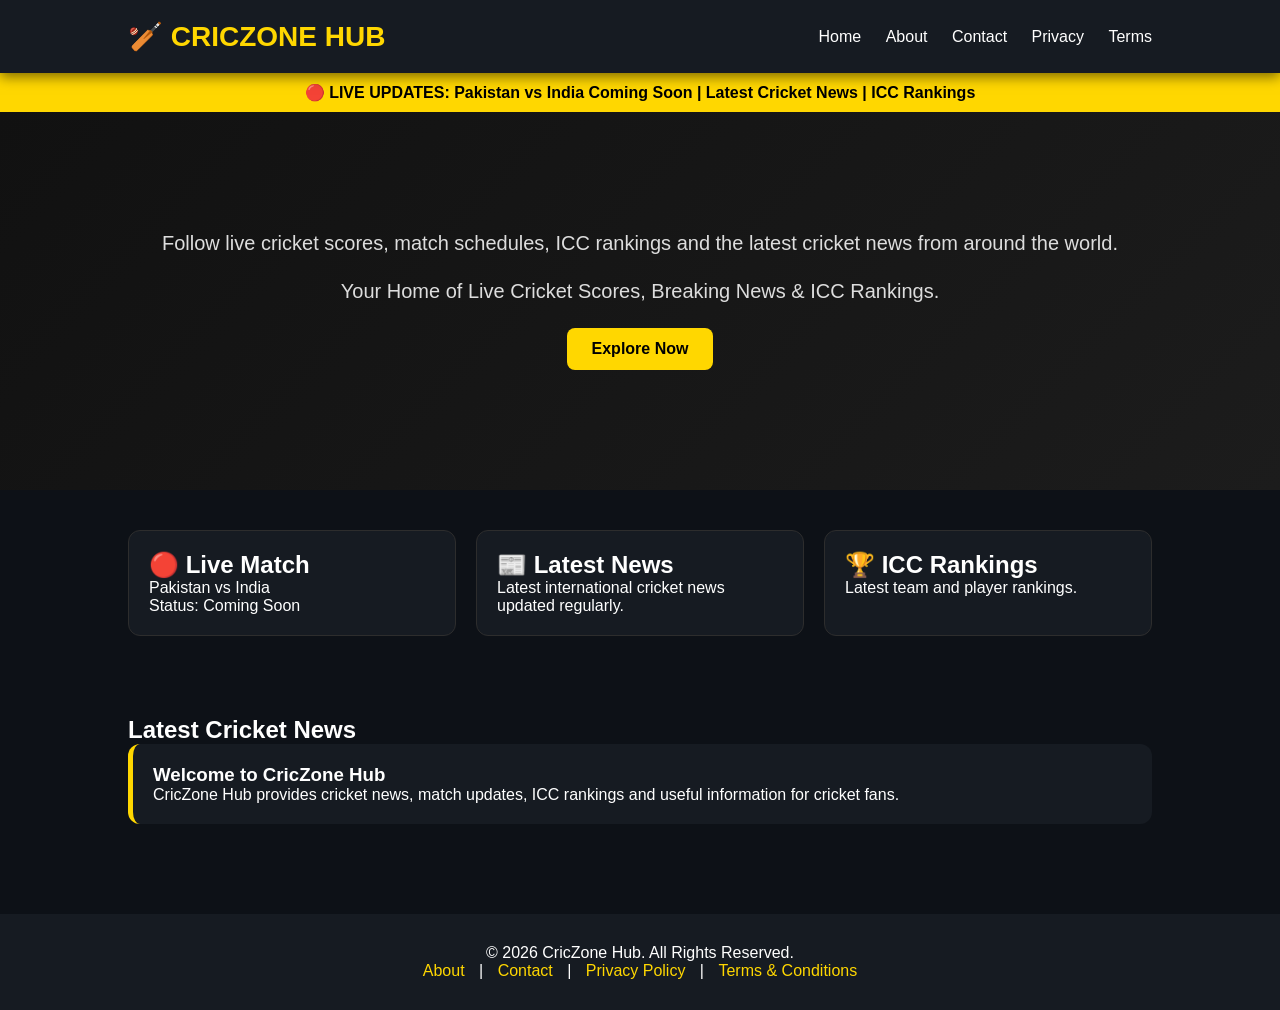
==== index.html @ 906df75c "Update index.html" ====
<!DOCTYPE html>
<html lang="en">
<head>
<meta charset="UTF-8">
<meta name="viewport" content="width=device-width, initial-scale=1.0">
<title>CricZone Hub | Live Cricket Scores, News & Rankings</title>

<meta name="description" content="CricZone Hub - Live Cricket Scores, Latest Cricket News, ICC Rankings and Match Updates">

<link rel="stylesheet" href="style.css">

<script async src="https://pagead2.googlesyndication.com/pagead/js/adsbygoogle.js?client=ca-pub-2985708184303816"
crossorigin="anonymous"></script>
</head>

<body>

<header>
<div class="logo">🏏 CRICZONE HUB</div>

<nav>
<a href="index.html">Home</a>
<a href="about.html">About</a>
<a href="contact.html">Contact</a>
<a href="privacy.html">Privacy</a>
<a href="terms.html">Terms</a>
</nav>
</header>

<div style="background:#FFD700;color:#000;padding:10px;text-align:center;font-weight:bold;">
🔴 LIVE UPDATES: Pakistan vs India Coming Soon | Latest Cricket News | ICC Rankings
</div>

<section class="hero">
<p>Follow live cricket scores, match schedules, ICC rankings and the latest cricket news from around the world.</p>
<p>Your Home of Live Cricket Scores, Breaking News & ICC Rankings.</p>
<a class="btn" href="#">Explore Now</a>
</section>

<section class="cards">

<div class="card">
<h2>🔴 Live Match</h2>
<p>Pakistan vs India</p>
<p>Status: Coming Soon</p>
</div>

<div class="card">
<h2>📰 Latest News</h2>
<p>Latest international cricket news updated regularly.</p>
</div>

<div class="card">
<h2>🏆 ICC Rankings</h2>
<p>Latest team and player rankings.</p>
</div>

</section>

<section class="news">
<h2>Latest Cricket News</h2>

<div class="news-box">
<h3>Welcome to CricZone Hub</h3>
<p>CricZone Hub provides cricket news, match updates, ICC rankings and useful information for cricket fans.</p>
</div>

</section>

<footer style="text-align:center;padding:30px;background:#161b22;margin-top:50px;">
<p>© 2026 CricZone Hub. All Rights Reserved.</p>

<p>
<a href="about.html">About</a> |
<a href="contact.html">Contact</a> |
<a href="privacy.html">Privacy Policy</a> |
<a href="terms.html">Terms & Conditions</a>
</p>
</footer>

<script src="script.js"></script>

</body>
</html>
---- style.css ----
*{
    margin:0;
    padding:0;
    box-sizing:border-box;
}

body{
    background:#0d1117;
    color:white;
    font-family:Arial,sans-serif;
}

header{
    display:flex;
    justify-content:space-between;
    align-items:center;
    padding:20px 10%;
    background:#161b22;
}

.logo{
    font-size:28px;
    font-weight:bold;
    color:#FFD700;
}

nav a{
    color:white;
    text-decoration:none;
    margin-left:20px;
    transition:.3s;
}

nav a:hover{
    color:#FFD700;
}

.hero{
    text-align:center;
    padding:80px 20px;
}

.hero h1{
    font-size:48px;
    margin-bottom:15px;
}

.hero p{
    color:#ccc;
    margin-bottom:25px;
}

.btn{
    background:#FFD700;
    color:black;
    padding:12px 25px;
    text-decoration:none;
    border-radius:8px;
    font-weight:bold;
}

.cards{
    display:grid;
    grid-template-columns:repeat(auto-fit,minmax(250px,1fr));
    gap:20px;
    padding:40px 10%;
}

.card{
    background:#161b22;
    padding:20px;
    border-radius:12px;
}

.news{
    padding:40px 10%;
}

.news-box{
    background:#161b22;
    padding:20px;
    border-radius:12px;
}
/* ===== PREMIUM DESIGN ===== */

header{
    position:sticky;
    top:0;
    z-index:1000;
    box-shadow:0 4px 12px rgba(0,0,0,.5);
}

.hero{
    background:linear-gradient(135deg,#111,#1c1c1c);
    padding:120px 20px;
}

.hero h1{
    font-size:56px;
    color:#FFD700;
}

.hero p{
    font-size:20px;
    color:#ddd;
}

.btn{
    display:inline-block;
    transition:0.3s;
}

.btn:hover{
    background:#ffffff;
    transform:scale(1.08);
}

.card{
    transition:0.3s;
    border:1px solid #2d2d2d;
}

.card:hover{
    transform:translateY(-10px);
    border-color:#FFD700;
    box-shadow:0 0 20px rgba(255,215,0,0.4);
}

.news-box{
    border-left:5px solid #FFD700;
}

footer{
    background:#161b22;
    text-align:center;
    padding:30px;
    margin-top:50px;
}

footer a{
    color:#FFD700;
    text-decoration:none;
    margin:0 10px;
}

footer a:hover{
    color:white;
}
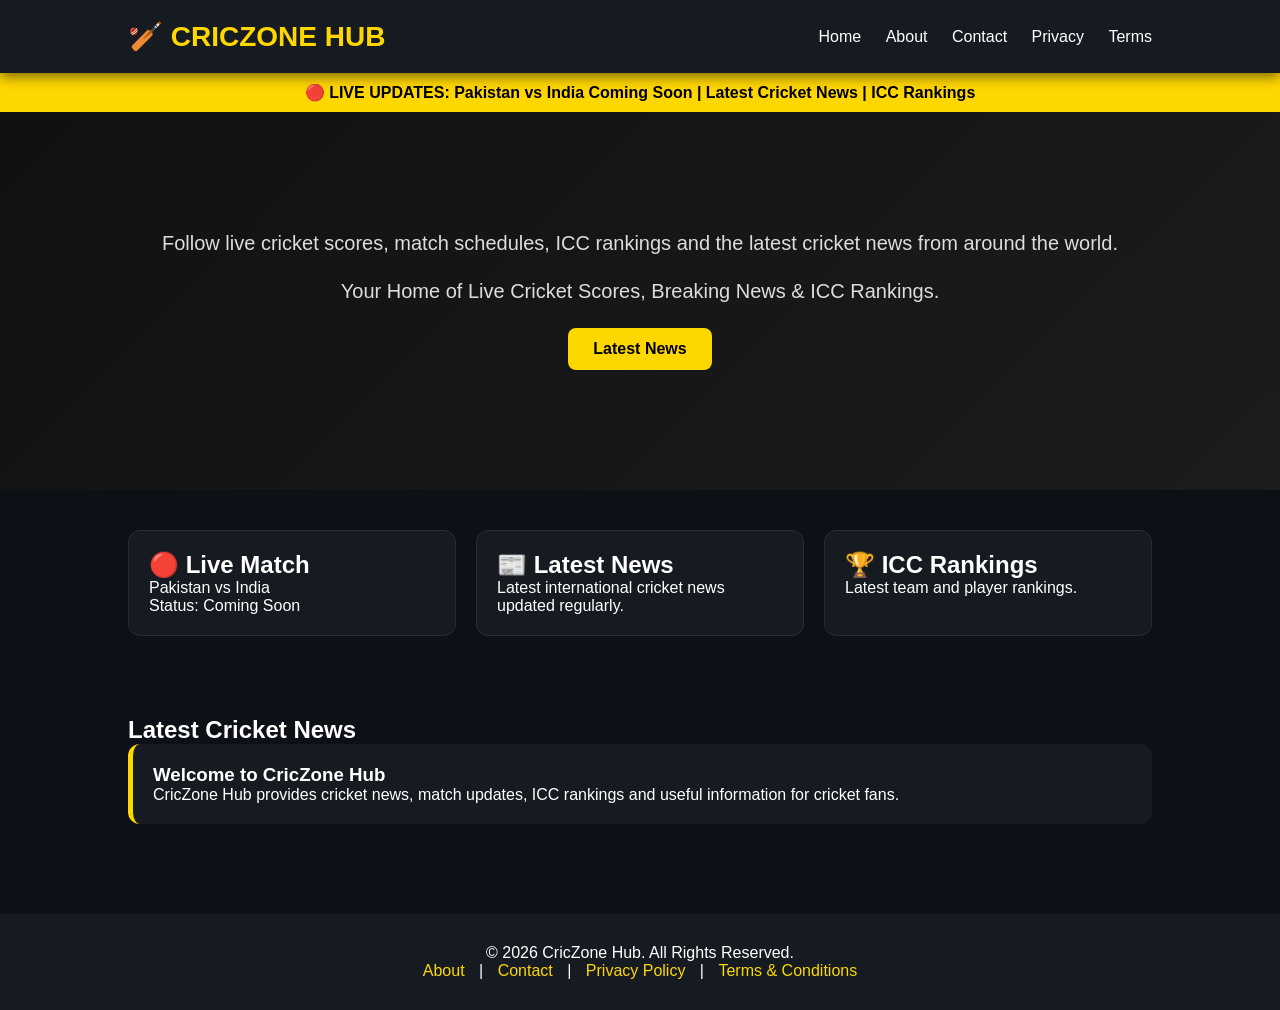
==== commit 9e57ef60: "Update index.html" ====
--- a/index.html
+++ b/index.html
@@ -34,7 +34,7 @@
 <section class="hero">
 <p>Follow live cricket scores, match schedules, ICC rankings and the latest cricket news from around the world.</p>
 <p>Your Home of Live Cricket Scores, Breaking News & ICC Rankings.</p>
-<a class="btn" href="#">Explore Now</a>
+<a class="btn" href="#news">Latest News</a>
 </section>
 
 <section class="cards">
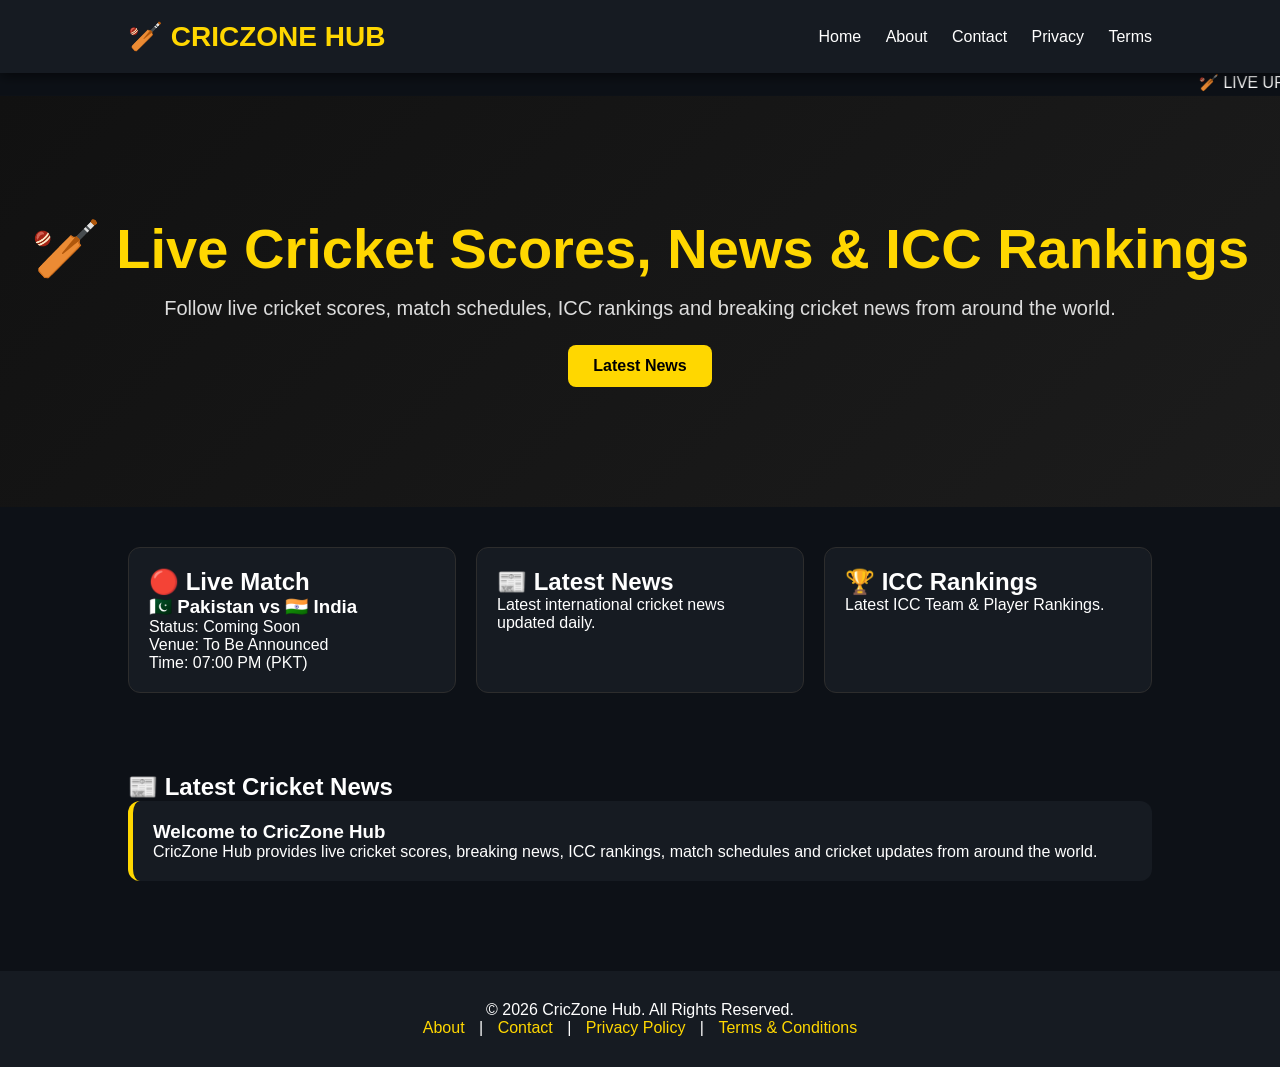
==== commit 9a3ee4d4: "Update index.html" ====
--- a/index.html
+++ b/index.html
@@ -27,47 +27,63 @@
 </nav>
 </header>
 
-<div style="background:#FFD700;color:#000;padding:10px;text-align:center;font-weight:bold;">
-🔴 LIVE UPDATES: Pakistan vs India Coming Soon | Latest Cricket News | ICC Rankings
+<div class="live-bar">
+<marquee>
+🏏 LIVE UPDATES: Pakistan vs India | Latest Cricket News | ICC Rankings | Match Schedule
+</marquee>
 </div>
 
 <section class="hero">
-<p>Follow live cricket scores, match schedules, ICC rankings and the latest cricket news from around the world.</p>
-<p>Your Home of Live Cricket Scores, Breaking News & ICC Rankings.</p>
+<h1>🏏 Live Cricket Scores, News & ICC Rankings</h1>
+
+<p>
+Follow live cricket scores, match schedules, ICC rankings and breaking cricket news from around the world.
+</p>
+
 <a class="btn" href="#news">Latest News</a>
+
 </section>
 
 <section class="cards">
 
 <div class="card">
 <h2>🔴 Live Match</h2>
-<p>Pakistan vs India</p>
+<h3>🇵🇰 Pakistan vs 🇮🇳 India</h3>
 <p>Status: Coming Soon</p>
+<p>Venue: To Be Announced</p>
+<p>Time: 07:00 PM (PKT)</p>
 </div>
 
 <div class="card">
 <h2>📰 Latest News</h2>
-<p>Latest international cricket news updated regularly.</p>
+<p>Latest international cricket news updated daily.</p>
 </div>
-
 <div class="card">
 <h2>🏆 ICC Rankings</h2>
-<p>Latest team and player rankings.</p>
+<p>Latest ICC Team & Player Rankings.</p>
 </div>
 
 </section>
 
-<section class="news">
-<h2>Latest Cricket News</h2>
+<section class="news" id="news">
+
+<h2>📰 Latest Cricket News</h2>
 
 <div class="news-box">
+
 <h3>Welcome to CricZone Hub</h3>
-<p>CricZone Hub provides cricket news, match updates, ICC rankings and useful information for cricket fans.</p>
+
+<p>
+CricZone Hub provides live cricket scores, breaking news,
+ICC rankings, match schedules and cricket updates from around the world.
+</p>
+
 </div>
 
 </section>
 
-<footer style="text-align:center;padding:30px;background:#161b22;margin-top:50px;">
+<footer>
+
 <p>© 2026 CricZone Hub. All Rights Reserved.</p>
 
 <p>
@@ -76,6 +92,7 @@
 <a href="privacy.html">Privacy Policy</a> |
 <a href="terms.html">Terms & Conditions</a>
 </p>
+
 </footer>
 
 <script src="script.js"></script>
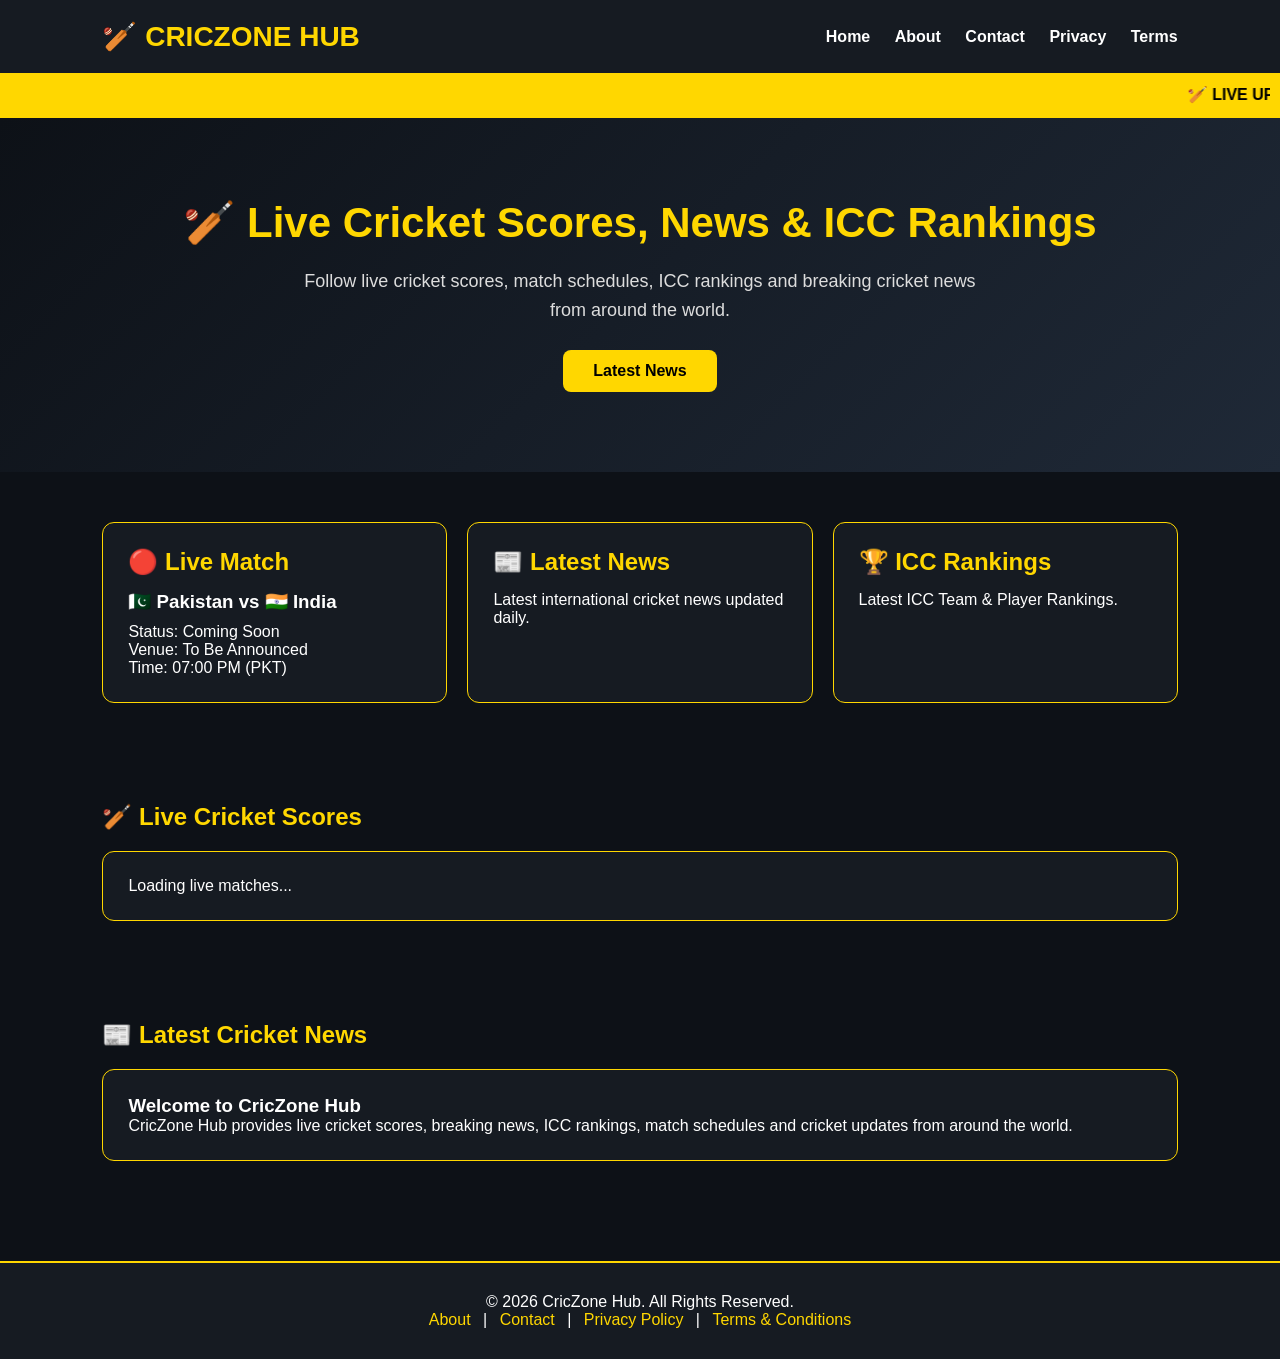
==== commit 6fc14a84: "Update index.html" ====
--- a/index.html
+++ b/index.html
@@ -64,7 +64,15 @@
 </div>
 
 </section>
+<section class="news" id="live-scores">
+  <h2>🏏 Live Cricket Scores</h2>
 
+  <div class="news-box">
+    <div id="liveMatches">
+      Loading live matches...
+    </div>
+  </div>
+</section>
 <section class="news" id="news">
 
 <h2>📰 Latest Cricket News</h2>
--- a/style.css
+++ b/style.css
@@ -2,20 +2,21 @@
     margin:0;
     padding:0;
     box-sizing:border-box;
+    font-family:Arial,sans-serif;
 }
 
 body{
     background:#0d1117;
-    color:white;
-    font-family:Arial,sans-serif;
+    color:#fff;
 }
 
 header{
+    background:#161b22;
     display:flex;
     justify-content:space-between;
     align-items:center;
-    padding:20px 10%;
-    background:#161b22;
+    padding:20px 8%;
+    border-bottom:2px solid #FFD700;
 }
 
 .logo{
@@ -28,6 +29,7 @@
     color:white;
     text-decoration:none;
     margin-left:20px;
+    font-weight:bold;
     transition:.3s;
 }
 
@@ -35,99 +37,90 @@
     color:#FFD700;
 }
 
+.live-bar{
+    background:#FFD700;
+    color:#000;
+    padding:10px;
+    font-weight:bold;
+}
+
 .hero{
     text-align:center;
     padding:80px 20px;
+    background:linear-gradient(135deg,#0d1117,#1f2937);
 }
 
 .hero h1{
-    font-size:48px;
-    margin-bottom:15px;
+    font-size:42px;
+    color:#FFD700;
+    margin-bottom:20px;
 }
 
 .hero p{
-    color:#ccc;
-    margin-bottom:25px;
+    font-size:18px;
+    color:#ddd;
+    max-width:700px;
+    margin:auto;
+    line-height:1.6;
 }
 
 .btn{
+    display:inline-block;
+    margin-top:25px;
+    padding:12px 30px;
     background:#FFD700;
-    color:black;
-    padding:12px 25px;
+    color:#000;
     text-decoration:none;
     border-radius:8px;
     font-weight:bold;
 }
 
+.btn:hover{
+    background:#fff;
+}
+
 .cards{
     display:grid;
-    grid-template-columns:repeat(auto-fit,minmax(250px,1fr));
+    grid-template-columns:repeat(auto-fit,minmax(280px,1fr));
     gap:20px;
-    padding:40px 10%;
+    padding:50px 8%;
 }
 
 .card{
     background:#161b22;
-    padding:20px;
+    padding:25px;
     border-radius:12px;
+    border:1px solid #FFD700;
+    transition:.3s;
+}
+
+.card:hover{
+    transform:translateY(-8px);
+}
+
+.card h2{
+    color:#FFD700;
+    margin-bottom:15px;
+}
+
+.card h3{
+    margin-bottom:10px;
 }
 
 .news{
-    padding:40px 10%;
+    padding:50px 8%;
+}
+
+.news h2{
+    color:#FFD700;
+    margin-bottom:20px;
 }
 
 .news-box{
     background:#161b22;
-    padding:20px;
+    padding:25px;
     border-radius:12px;
-}
-/* ===== PREMIUM DESIGN ===== */
-
-header{
-    position:sticky;
-    top:0;
-    z-index:1000;
-    box-shadow:0 4px 12px rgba(0,0,0,.5);
-}
-
-.hero{
-    background:linear-gradient(135deg,#111,#1c1c1c);
-    padding:120px 20px;
-}
-
-.hero h1{
-    font-size:56px;
-    color:#FFD700;
-}
-
-.hero p{
-    font-size:20px;
-    color:#ddd;
-}
-
-.btn{
-    display:inline-block;
-    transition:0.3s;
-}
-
-.btn:hover{
-    background:#ffffff;
-    transform:scale(1.08);
-}
-
-.card{
-    transition:0.3s;
-    border:1px solid #2d2d2d;
-}
-
-.card:hover{
-    transform:translateY(-10px);
-    border-color:#FFD700;
-    box-shadow:0 0 20px rgba(255,215,0,0.4);
-}
-
-.news-box{
-    border-left:5px solid #FFD700;
+    border:1px solid #FFD700;
 }
 
 footer{
@@ -135,14 +128,36 @@
     text-align:center;
     padding:30px;
     margin-top:50px;
+    border-top:2px solid #FFD700;
 }
 
 footer a{
     color:#FFD700;
     text-decoration:none;
-    margin:0 10px;
+    margin:0 8px;
 }
 
 footer a:hover{
-    color:white;
+    color:#fff;
 }
+
+@media(max-width:768px){
+
+header{
+    flex-direction:column;
+}
+
+nav{
+    margin-top:15px;
+}
+
+nav a{
+    display:block;
+    margin:10px 0;
+}
+
+.hero h1{
+    font-size:30px;
+}
+
+}
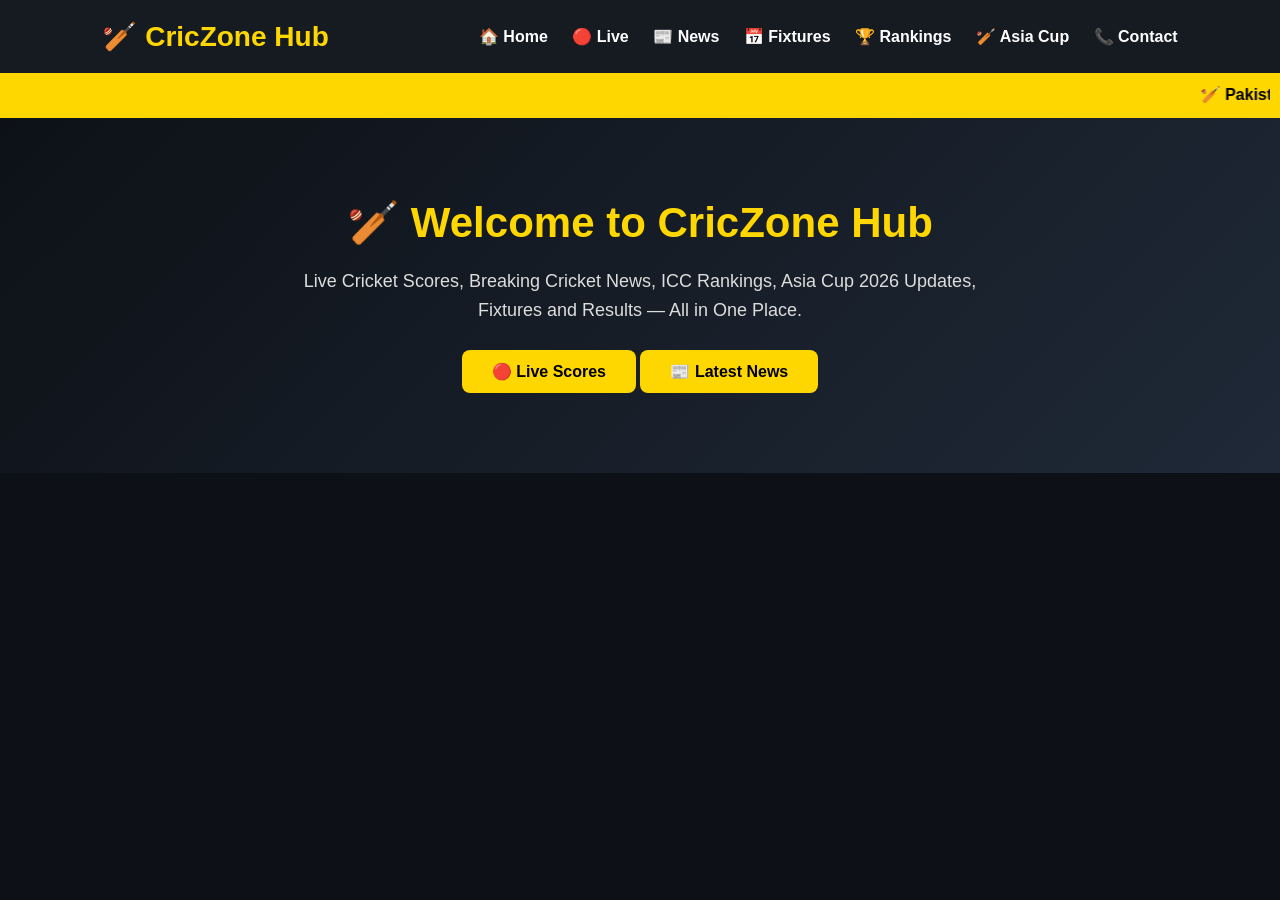
==== commit 762de2d2: "Update index.html" ====
--- a/index.html
+++ b/index.html
@@ -3,107 +3,73 @@
 <head>
 <meta charset="UTF-8">
 <meta name="viewport" content="width=device-width, initial-scale=1.0">
+
 <title>CricZone Hub | Live Cricket Scores, News & Rankings</title>
 
-<meta name="description" content="CricZone Hub - Live Cricket Scores, Latest Cricket News, ICC Rankings and Match Updates">
+<meta name="description" content="Live Cricket Scores, Latest Cricket News, ICC Rankings, Asia Cup 2026, Fixtures and Results.">
 
 <link rel="stylesheet" href="style.css">
 
 <script async src="https://pagead2.googlesyndication.com/pagead/js/adsbygoogle.js?client=ca-pub-2985708184303816"
 crossorigin="anonymous"></script>
+
 </head>
 
 <body>
 
 <header>
-<div class="logo">🏏 CRICZONE HUB</div>
+
+<div class="logo">
+🏏 CricZone Hub
+</div>
 
 <nav>
-<a href="index.html">Home</a>
-<a href="about.html">About</a>
-<a href="contact.html">Contact</a>
-<a href="privacy.html">Privacy</a>
-<a href="terms.html">Terms</a>
+
+<a href="index.html">🏠 Home</a>
+
+<a href="#live-scores">🔴 Live</a>
+
+<a href="#news">📰 News</a>
+
+<a href="#">📅 Fixtures</a>
+
+<a href="#">🏆 Rankings</a>
+
+<a href="#">🏏 Asia Cup</a>
+
+<a href="contact.html">📞 Contact</a>
+
 </nav>
+
 </header>
 
 <div class="live-bar">
-<marquee>
-🏏 LIVE UPDATES: Pakistan vs India | Latest Cricket News | ICC Rankings | Match Schedule
+
+<marquee scrollamount="6">
+
+🏏 Pakistan vs India |
+🏏 Australia vs England |
+🏆 Asia Cup 2026 Coming Soon |
+📊 ICC Rankings Updated Daily |
+📰 Latest Cricket News
+
 </marquee>
+
 </div>
 
 <section class="hero">
-<h1>🏏 Live Cricket Scores, News & ICC Rankings</h1>
+
+<h1>🏏 Welcome to CricZone Hub</h1>
 
 <p>
-Follow live cricket scores, match schedules, ICC rankings and breaking cricket news from around the world.
+
+Live Cricket Scores, Breaking Cricket News, ICC Rankings,
+Asia Cup 2026 Updates, Fixtures and Results — All in One Place.
+
 </p>
 
-<a class="btn" href="#news">Latest News</a>
+<a class="btn" href="#live-scores">🔴 Live Scores</a>
+
+<a class="btn" href="#news">📰 Latest News</a>
 
 </section>
-
-<section class="cards">
-
-<div class="card">
-<h2>🔴 Live Match</h2>
-<h3>🇵🇰 Pakistan vs 🇮🇳 India</h3>
-<p>Status: Coming Soon</p>
-<p>Venue: To Be Announced</p>
-<p>Time: 07:00 PM (PKT)</p>
-</div>
-
-<div class="card">
-<h2>📰 Latest News</h2>
-<p>Latest international cricket news updated daily.</p>
-</div>
-<div class="card">
-<h2>🏆 ICC Rankings</h2>
-<p>Latest ICC Team & Player Rankings.</p>
-</div>
-
-</section>
-<section class="news" id="live-scores">
-  <h2>🏏 Live Cricket Scores</h2>
-
-  <div class="news-box">
-    <div id="liveMatches">
-      Loading live matches...
-    </div>
-  </div>
-</section>
-<section class="news" id="news">
-
-<h2>📰 Latest Cricket News</h2>
-
-<div class="news-box">
-
-<h3>Welcome to CricZone Hub</h3>
-
-<p>
-CricZone Hub provides live cricket scores, breaking news,
-ICC rankings, match schedules and cricket updates from around the world.
-</p>
-
-</div>
-
-</section>
-
-<footer>
-
-<p>© 2026 CricZone Hub. All Rights Reserved.</p>
-
-<p>
-<a href="about.html">About</a> |
-<a href="contact.html">Contact</a> |
-<a href="privacy.html">Privacy Policy</a> |
-<a href="terms.html">Terms & Conditions</a>
-</p>
-
-</footer>
-
-<script src="script.js"></script>
-
-</body>
-</html>
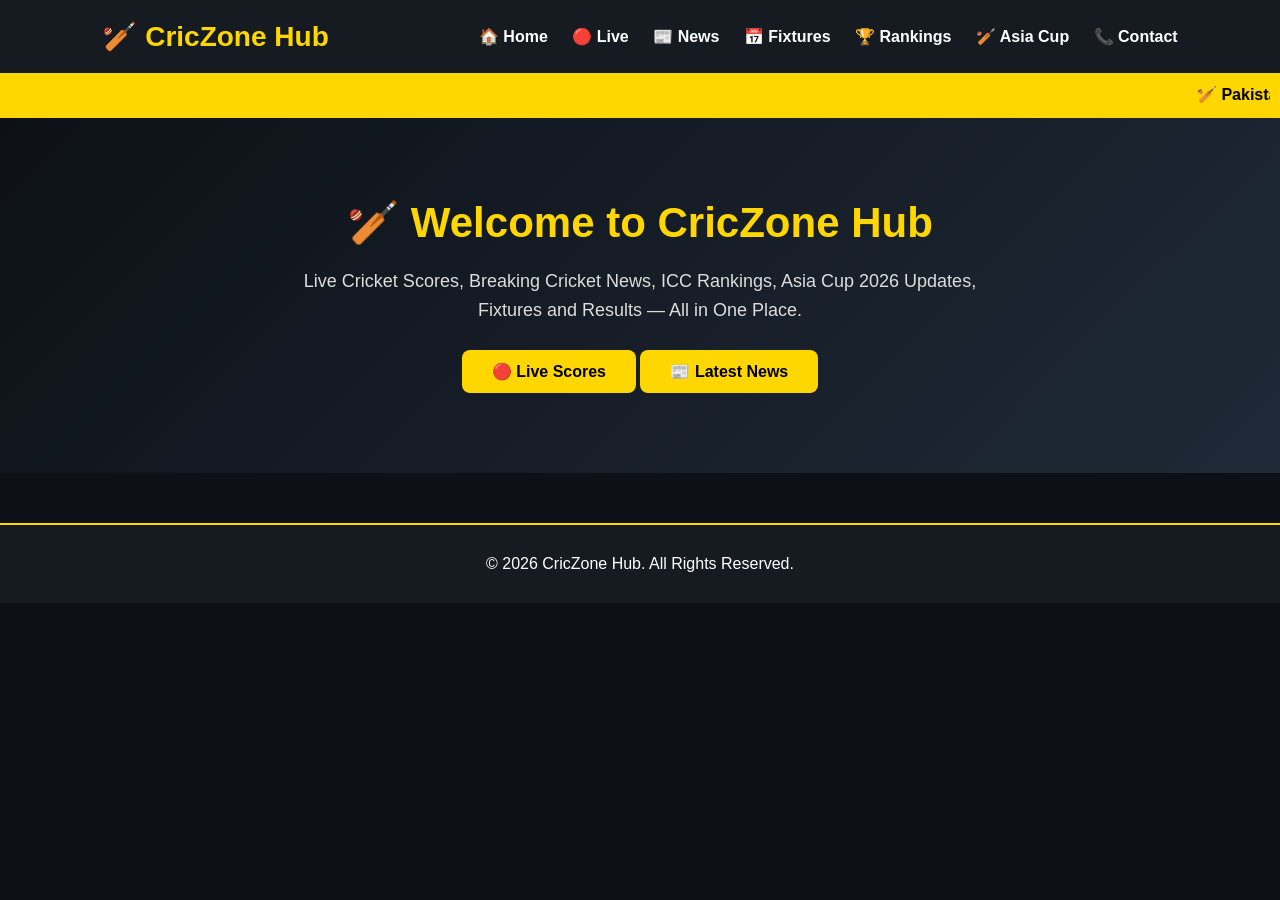
==== commit 599909ed: "Update index.html" ====
--- a/index.html
+++ b/index.html
@@ -73,3 +73,13 @@
 <a class="btn" href="#news">📰 Latest News</a>
 
 </section>
+<footer>
+
+<p>© 2026 CricZone Hub. All Rights Reserved.</p>
+
+</footer>
+
+<script src="script.js"></script>
+
+</body>
+</html>
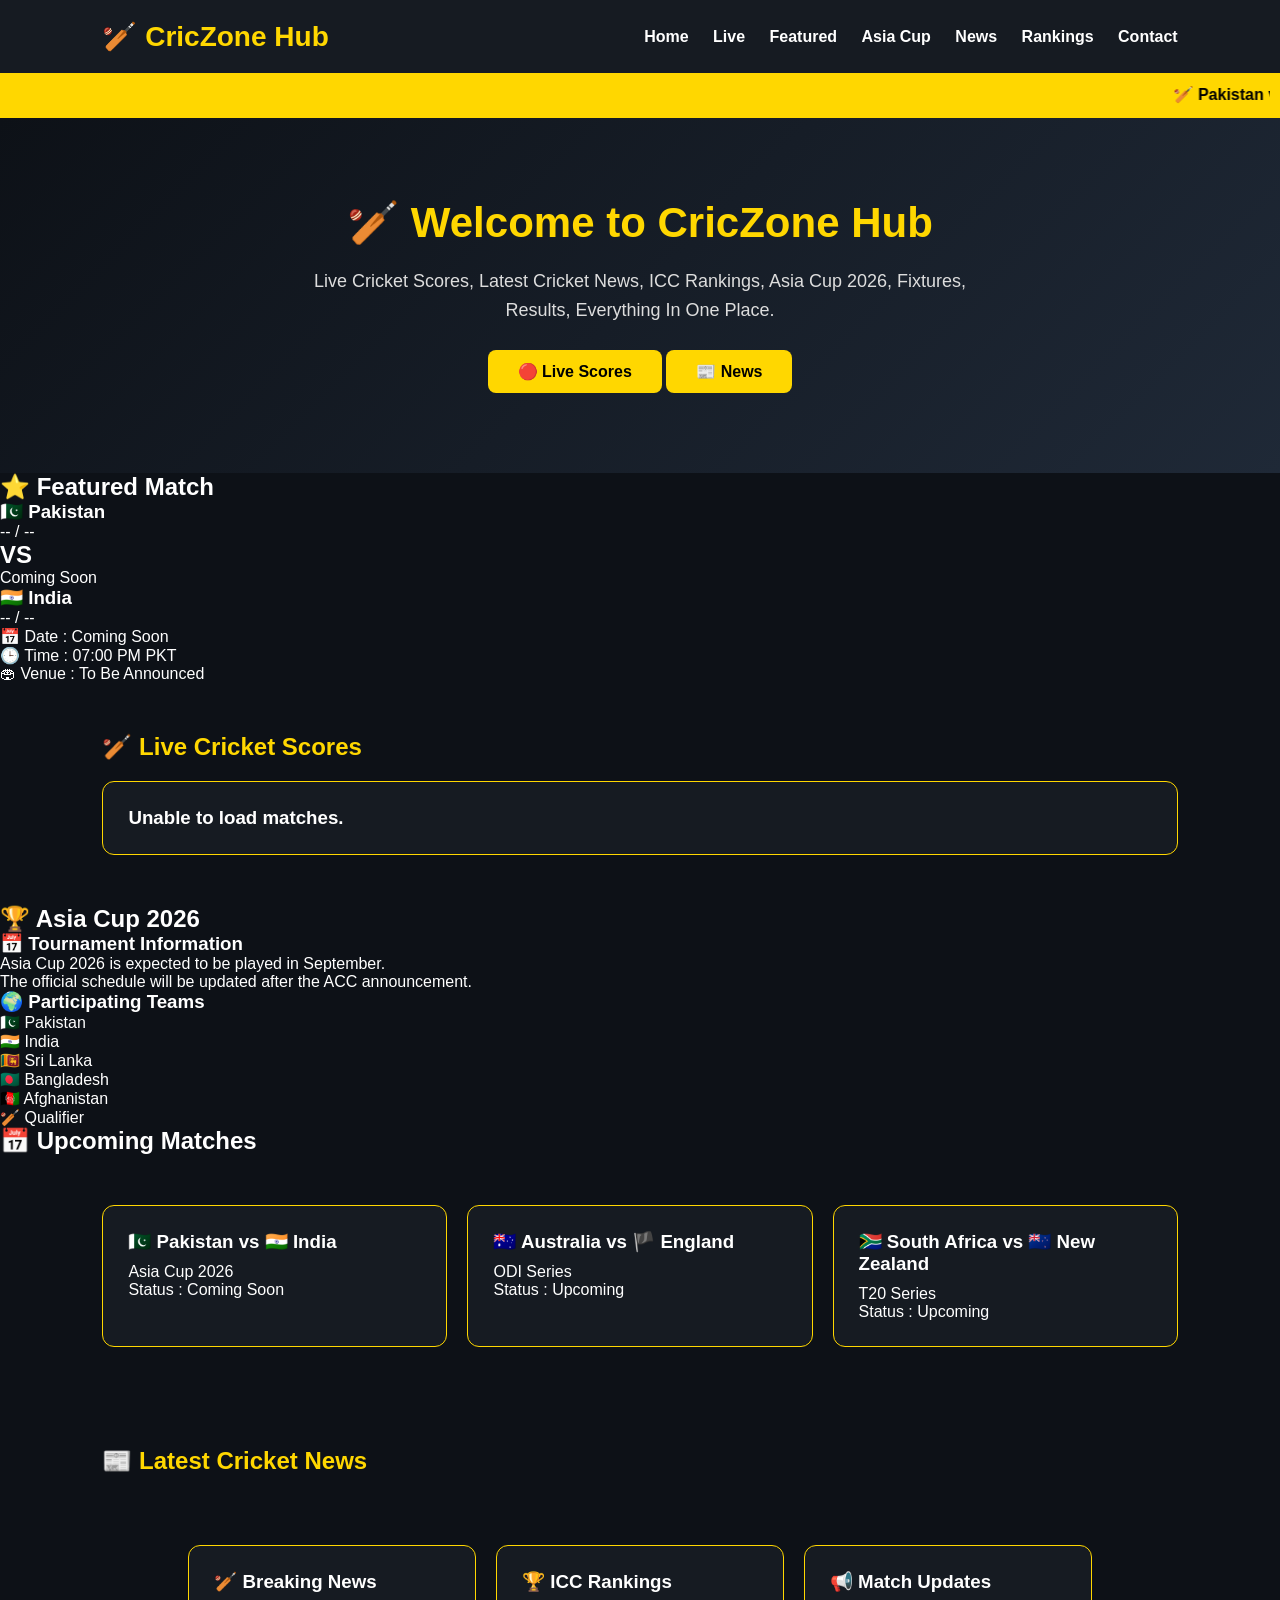
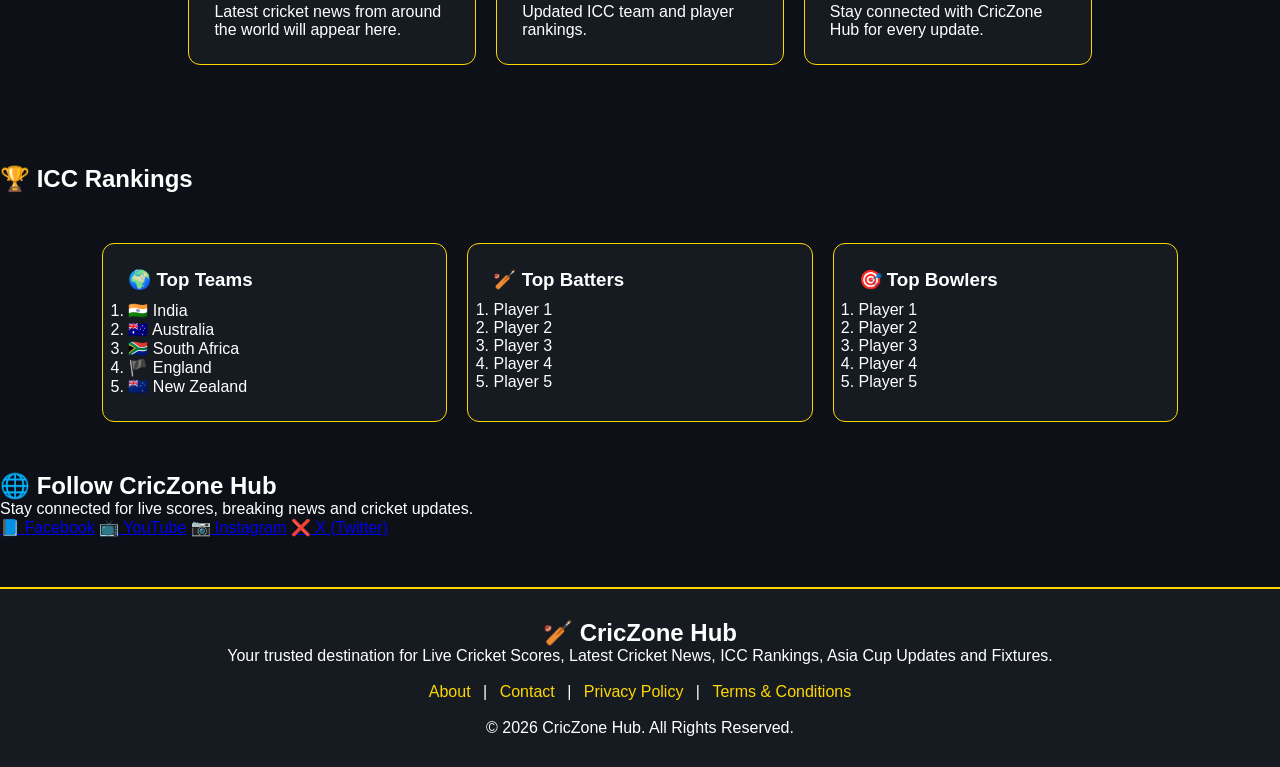
==== commit ac84ec5c: "Update index.html" ====
--- a/index.html
+++ b/index.html
@@ -1,16 +1,24 @@
 <!DOCTYPE html>
 <html lang="en">
+
 <head>
 <meta charset="UTF-8">
 <meta name="viewport" content="width=device-width, initial-scale=1.0">
 
-<title>CricZone Hub | Live Cricket Scores, News & Rankings</title>
-
-<meta name="description" content="Live Cricket Scores, Latest Cricket News, ICC Rankings, Asia Cup 2026, Fixtures and Results.">
+<title>CricZone Hub | Live Cricket Scores, News, ICC Rankings & Asia Cup 2026</title>
+
+<meta name="description"
+content="Live Cricket Scores, Cricket News, Asia Cup 2026, ICC Rankings, Fixtures and Results.">
 
 <link rel="stylesheet" href="style.css">
 
-<script async src="https://pagead2.googlesyndication.com/pagead/js/adsbygoogle.js?client=ca-pub-2985708184303816"
+<link rel="preconnect" href="https://fonts.googleapis.com">
+<link rel="preconnect" href="https://fonts.gstatic.com" crossorigin>
+
+<link href="https://fonts.googleapis.com/css2?family=Poppins:wght@300;400;500;600;700&display=swap" rel="stylesheet">
+
+<script async
+src="https://pagead2.googlesyndication.com/pagead/js/adsbygoogle.js?client=ca-pub-2985708184303816"
 crossorigin="anonymous"></script>
 
 </head>
@@ -25,19 +33,19 @@
 
 <nav>
 
-<a href="index.html">🏠 Home</a>
-
-<a href="#live-scores">🔴 Live</a>
-
-<a href="#news">📰 News</a>
-
-<a href="#">📅 Fixtures</a>
-
-<a href="#">🏆 Rankings</a>
-
-<a href="#">🏏 Asia Cup</a>
-
-<a href="contact.html">📞 Contact</a>
+<a href="#">Home</a>
+
+<a href="#live-scores">Live</a>
+
+<a href="#featured">Featured</a>
+
+<a href="#asia">Asia Cup</a>
+
+<a href="#news">News</a>
+
+<a href="#rankings">Rankings</a>
+
+<a href="contact.html">Contact</a>
 
 </nav>
 
@@ -49,9 +57,10 @@
 
 🏏 Pakistan vs India |
 🏏 Australia vs England |
-🏆 Asia Cup 2026 Coming Soon |
-📊 ICC Rankings Updated Daily |
-📰 Latest Cricket News
+🏆 Asia Cup 2026 |
+📊 ICC Rankings |
+📰 Latest Cricket News |
+🔥 Live Cricket Scores
 
 </marquee>
 
@@ -63,19 +72,334 @@
 
 <p>
 
-Live Cricket Scores, Breaking Cricket News, ICC Rankings,
-Asia Cup 2026 Updates, Fixtures and Results — All in One Place.
+Live Cricket Scores,
+Latest Cricket News,
+ICC Rankings,
+Asia Cup 2026,
+Fixtures,
+Results,
+Everything In One Place.
 
 </p>
 
-<a class="btn" href="#live-scores">🔴 Live Scores</a>
-
-<a class="btn" href="#news">📰 Latest News</a>
-
-</section>
+<div class="hero-buttons">
+
+<a class="btn" href="#live-scores">
+
+🔴 Live Scores
+
+</a>
+
+<a class="btn" href="#news">
+
+📰 News
+
+</a>
+
+</div>
+
+</section>
+
+<section class="featured-match" id="featured">
+
+<h2>⭐ Featured Match</h2>
+
+<div class="match-card">
+
+<div class="team">
+
+<h3>🇵🇰 Pakistan</h3>
+
+<p>-- / --</p>
+
+</div>
+
+<div class="vs">
+
+<h2>VS</h2>
+
+<p>Coming Soon</p>
+
+</div>
+
+<div class="team">
+
+<h3>🇮🇳 India</h3>
+
+<p>-- / --</p>
+
+</div>
+
+</div>
+
+<p>
+
+📅 Date : Coming Soon
+
+<br>
+
+🕒 Time : 07:00 PM PKT
+
+<br>
+
+🏟 Venue : To Be Announced
+
+</p>
+
+</section>
+<!-- LIVE CRICKET SCORES -->
+
+<section class="news" id="live-scores">
+
+<h2>🏏 Live Cricket Scores</h2>
+
+<div class="news-box">
+
+<div id="liveMatches">
+
+Loading live matches...
+
+</div>
+
+</div>
+
+</section>
+
+<!-- ASIA CUP 2026 -->
+
+<section class="asia-cup" id="asia">
+
+<h2>🏆 Asia Cup 2026</h2>
+
+<div class="asia-card">
+
+<h3>📅 Tournament Information</h3>
+
+<p>Asia Cup 2026 is expected to be played in September.</p>
+
+<p>The official schedule will be updated after the ACC announcement.</p>
+
+<h3>🌍 Participating Teams</h3>
+
+<ul>
+
+<li>🇵🇰 Pakistan</li>
+
+<li>🇮🇳 India</li>
+
+<li>🇱🇰 Sri Lanka</li>
+
+<li>🇧🇩 Bangladesh</li>
+
+<li>🇦🇫 Afghanistan</li>
+
+<li>🏏 Qualifier</li>
+
+</ul>
+
+</div>
+
+</section>
+
+<!-- UPCOMING MATCHES -->
+
+<section class="upcoming">
+
+<h2>📅 Upcoming Matches</h2>
+
+<div class="cards">
+
+<div class="card">
+
+<h3>🇵🇰 Pakistan vs 🇮🇳 India</h3>
+
+<p>Asia Cup 2026</p>
+
+<p>Status : Coming Soon</p>
+
+</div>
+
+<div class="card">
+
+<h3>🇦🇺 Australia vs 🏴 England</h3>
+
+<p>ODI Series</p>
+
+<p>Status : Upcoming</p>
+
+</div>
+
+<div class="card">
+
+<h3>🇿🇦 South Africa vs 🇳🇿 New Zealand</h3>
+
+<p>T20 Series</p>
+
+<p>Status : Upcoming</p>
+
+</div>
+
+</div>
+
+</section>
+
+<!-- LATEST NEWS -->
+
+<section class="news" id="news">
+
+<h2>📰 Latest Cricket News</h2>
+
+<div class="cards">
+
+<div class="card">
+
+<h3>🏏 Breaking News</h3>
+
+<p>Latest cricket news from around the world will appear here.</p>
+
+</div>
+
+<div class="card">
+
+<h3>🏆 ICC Rankings</h3>
+
+<p>Updated ICC team and player rankings.</p>
+
+</div>
+
+<div class="card">
+
+<h3>📢 Match Updates</h3>
+
+<p>Stay connected with CricZone Hub for every update.</p>
+
+</div>
+
+</div>
+
+</section>
+<!-- ICC RANKINGS -->
+
+<section class="rankings" id="rankings">
+
+<h2>🏆 ICC Rankings</h2>
+
+<div class="cards">
+
+<div class="card">
+
+<h3>🌍 Top Teams</h3>
+
+<ol>
+
+<li>🇮🇳 India</li>
+<li>🇦🇺 Australia</li>
+<li>🇿🇦 South Africa</li>
+<li>🏴 England</li>
+<li>🇳🇿 New Zealand</li>
+
+</ol>
+
+</div>
+
+<div class="card">
+
+<h3>🏏 Top Batters</h3>
+
+<ol>
+
+<li>Player 1</li>
+<li>Player 2</li>
+<li>Player 3</li>
+<li>Player 4</li>
+<li>Player 5</li>
+
+</ol>
+
+</div>
+
+<div class="card">
+
+<h3>🎯 Top Bowlers</h3>
+
+<ol>
+
+<li>Player 1</li>
+<li>Player 2</li>
+<li>Player 3</li>
+<li>Player 4</li>
+<li>Player 5</li>
+
+</ol>
+
+</div>
+
+</div>
+
+</section>
+
+<!-- FOLLOW US -->
+
+<section class="social">
+
+<h2>🌐 Follow CricZone Hub</h2>
+
+<p>Stay connected for live scores, breaking news and cricket updates.</p>
+
+<div class="social-links">
+
+<a href="#">📘 Facebook</a>
+
+<a href="#">📺 YouTube</a>
+
+<a href="#">📷 Instagram</a>
+
+<a href="#">❌ X (Twitter)</a>
+
+</div>
+
+</section>
+
+<!-- FOOTER -->
+
 <footer>
 
-<p>© 2026 CricZone Hub. All Rights Reserved.</p>
+<div class="footer-content">
+
+<h2>🏏 CricZone Hub</h2>
+
+<p>
+
+Your trusted destination for Live Cricket Scores,
+Latest Cricket News,
+ICC Rankings,
+Asia Cup Updates and Fixtures.
+
+</p>
+
+<br>
+
+<p>
+
+<a href="about.html">About</a> |
+
+<a href="contact.html">Contact</a> |
+
+<a href="privacy.html">Privacy Policy</a> |
+
+<a href="terms.html">Terms & Conditions</a>
+
+</p>
+
+<br>
+
+<p>
+
+© 2026 CricZone Hub. All Rights Reserved.
+
+</p>
+
+</div>
 
 </footer>
 
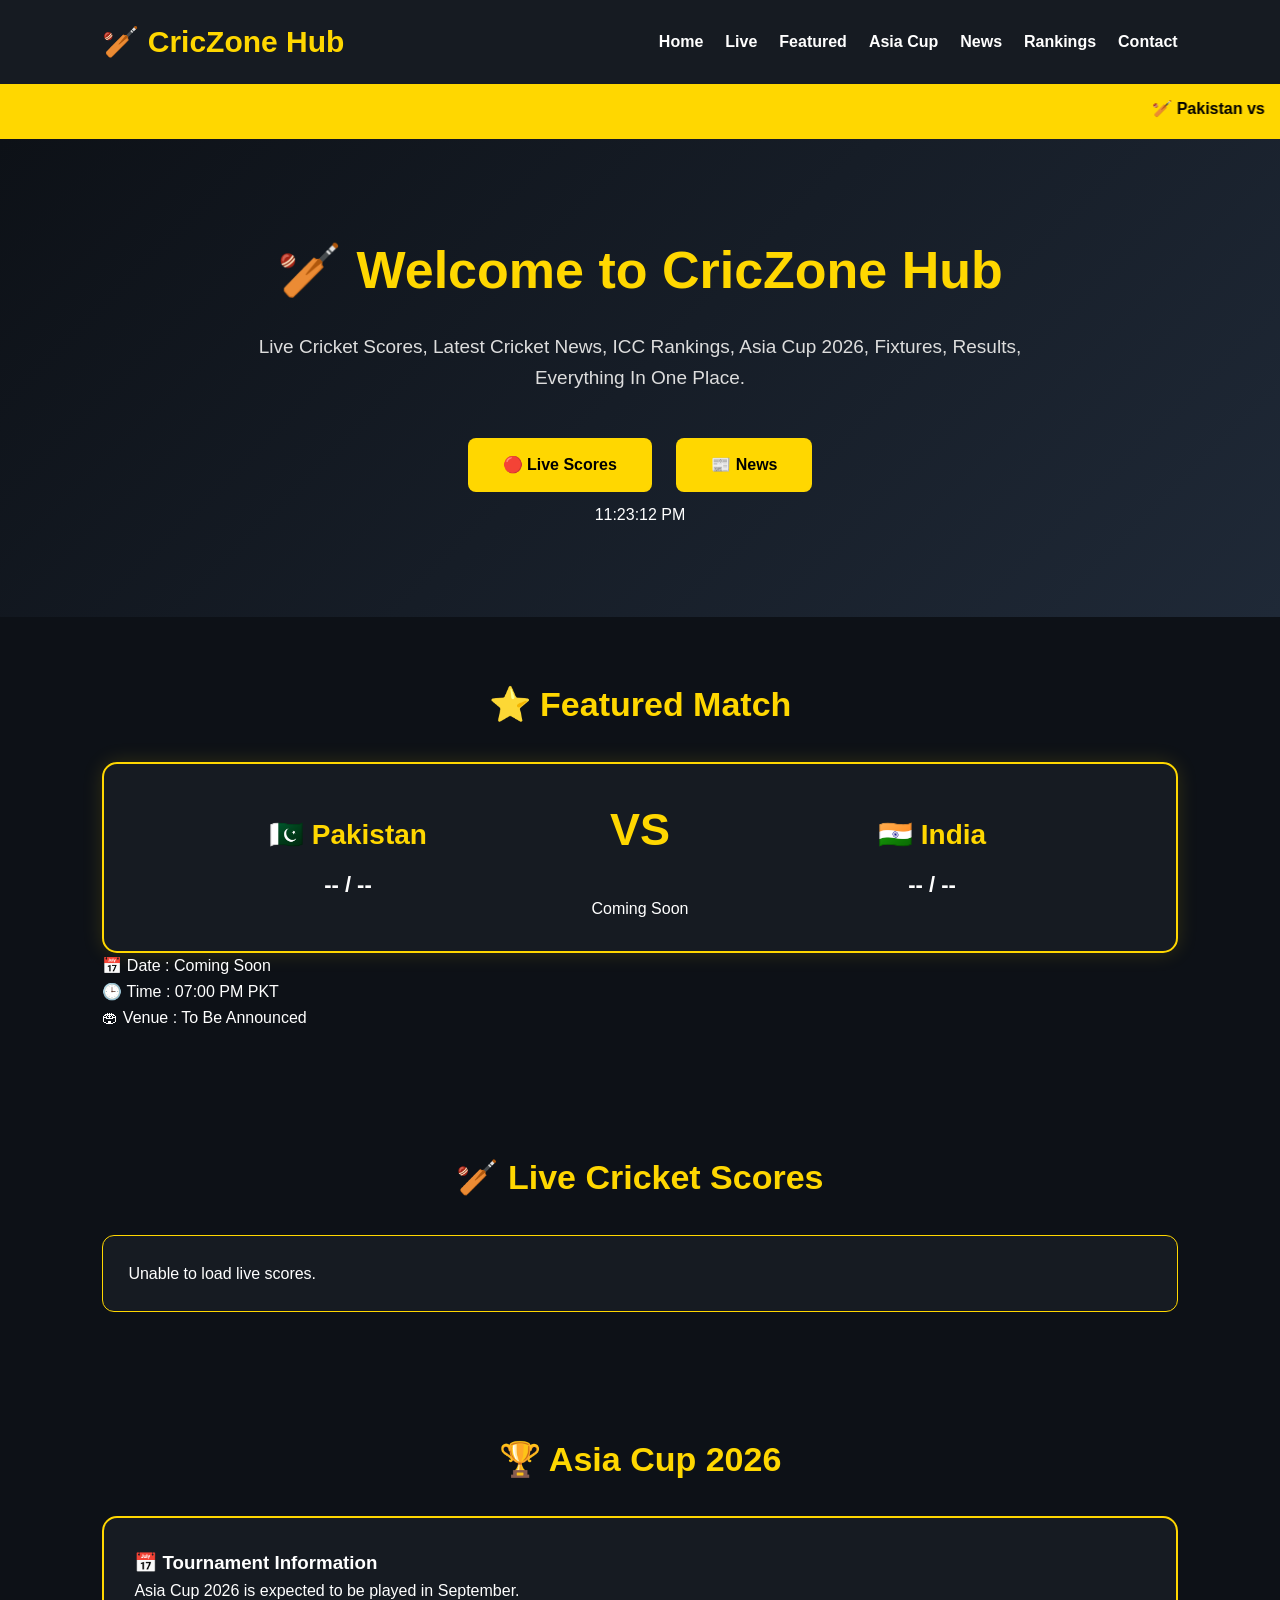
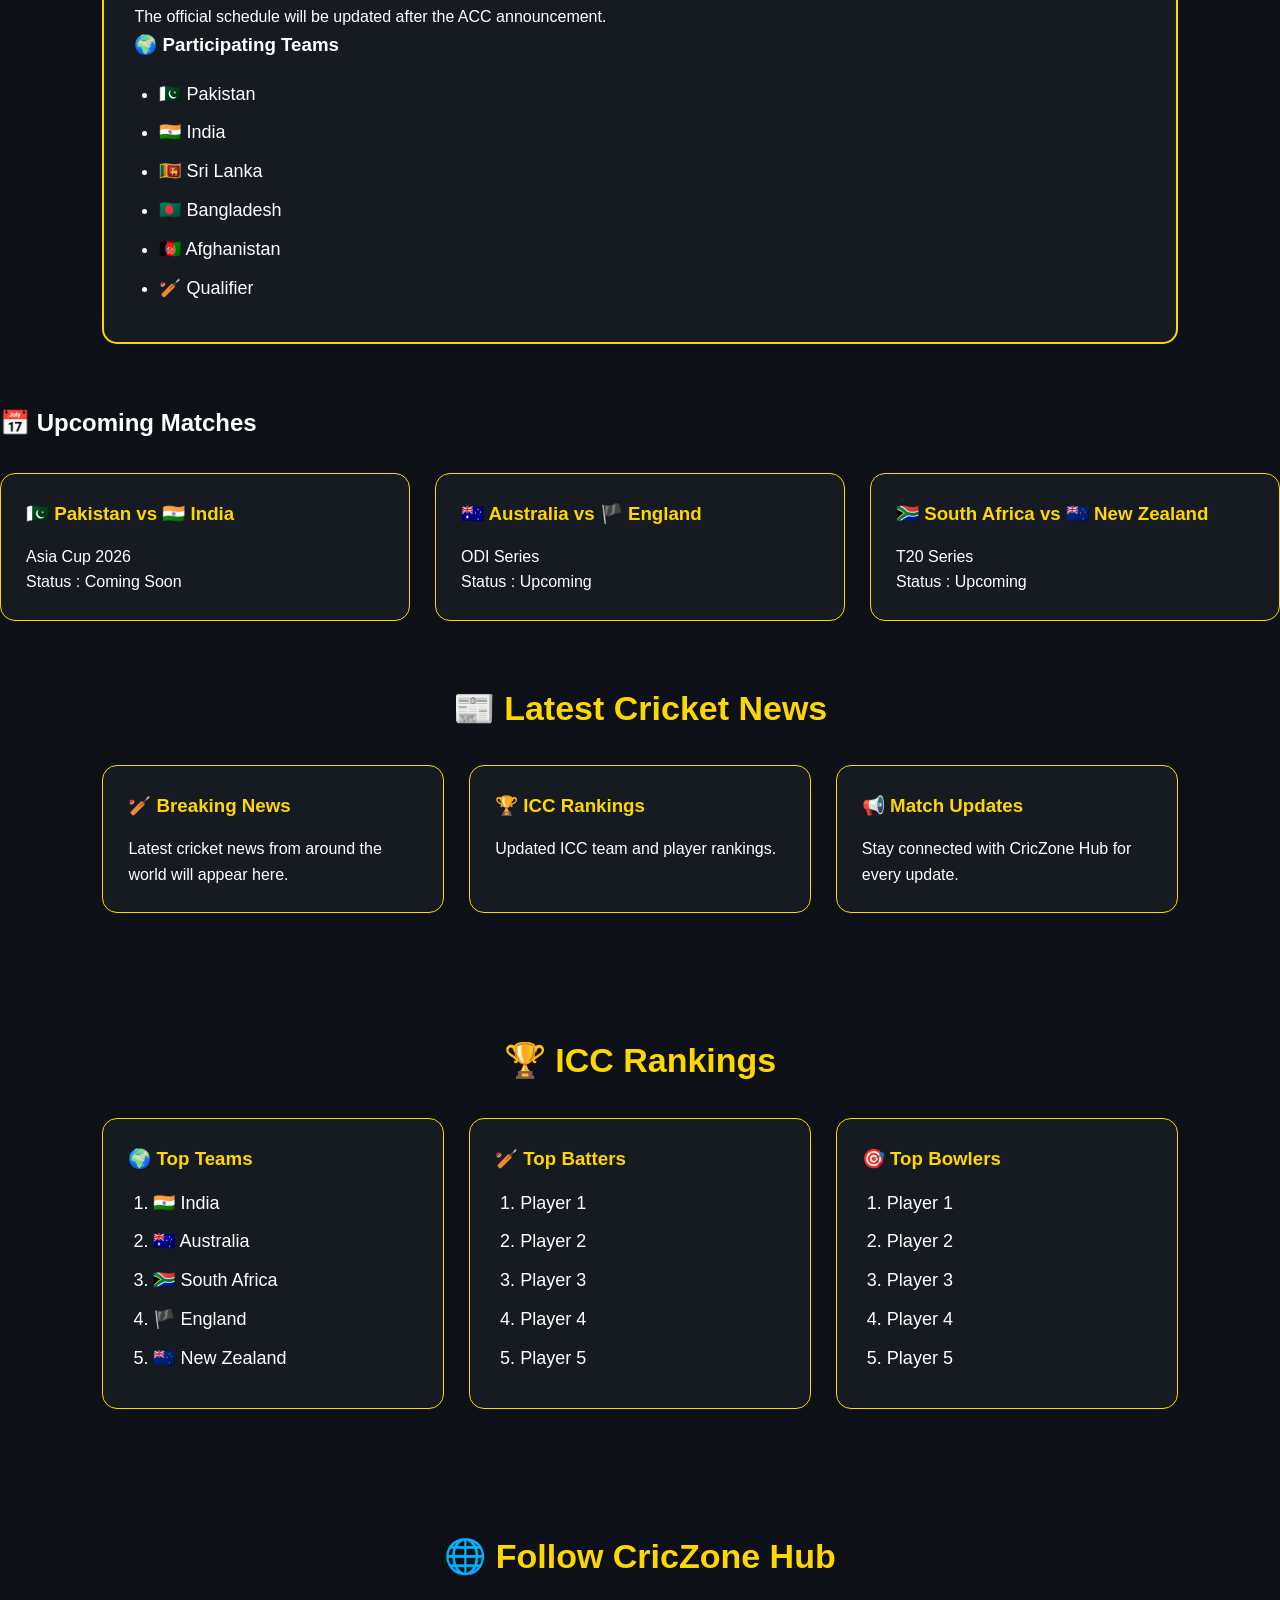
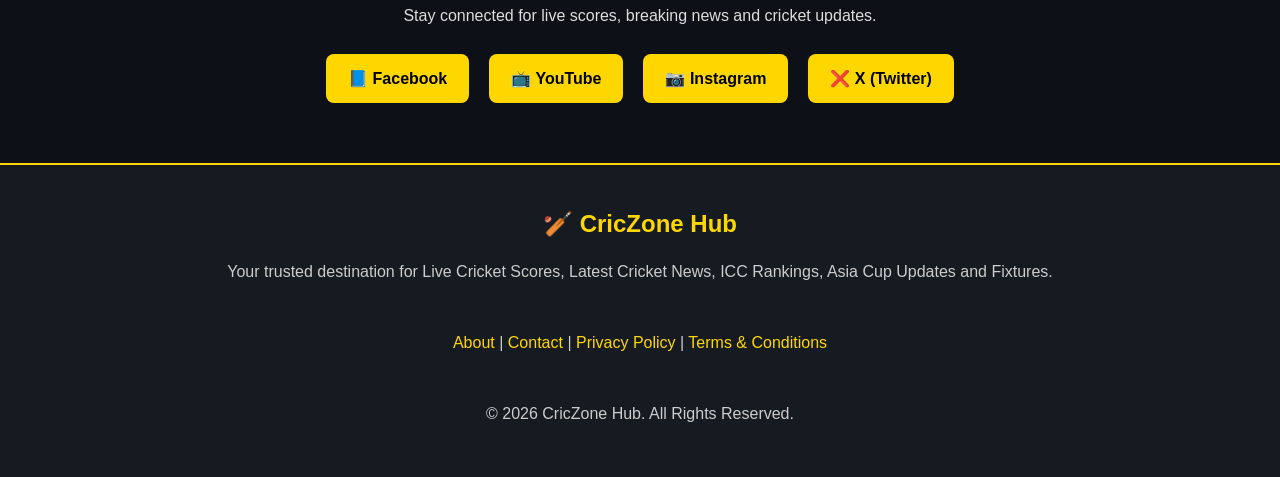
==== commit abcce798: "Update index.html" ====
--- a/index.html
+++ b/index.html
@@ -97,7 +97,7 @@
 </a>
 
 </div>
-
+<div id="liveClock" class="live-clock"></div>
 </section>
 
 <section class="featured-match" id="featured">
--- a/style.css
+++ b/style.css
@@ -1,163 +1,542 @@
+/* ===========================
+   CRICZONE HUB V2
+=========================== */
+
 *{
-    margin:0;
-    padding:0;
-    box-sizing:border-box;
-    font-family:Arial,sans-serif;
+margin:0;
+padding:0;
+box-sizing:border-box;
+font-family:'Poppins',sans-serif;
+scroll-behavior:smooth;
 }
 
 body{
-    background:#0d1117;
-    color:#fff;
-}
+background:#0d1117;
+color:#fff;
+line-height:1.6;
+}
+
+/* HEADER */
 
 header{
-    background:#161b22;
+
+position:sticky;
+top:0;
+z-index:999;
+
+display:flex;
+justify-content:space-between;
+align-items:center;
+
+padding:18px 8%;
+
+background:#161b22;
+
+border-bottom:2px solid #FFD700;
+
+}
+
+.logo{
+
+font-size:30px;
+font-weight:700;
+color:#FFD700;
+
+}
+
+nav{
+
+display:flex;
+gap:22px;
+
+}
+
+nav a{
+
+color:#fff;
+
+text-decoration:none;
+
+font-weight:600;
+
+transition:.3s;
+
+}
+
+nav a:hover{
+
+color:#FFD700;
+
+}
+
+/* LIVE BAR */
+
+.live-bar{
+
+background:#FFD700;
+
+color:#000;
+
+padding:10px;
+
+font-weight:bold;
+
+}
+
+/* HERO */
+
+.hero{
+
+text-align:center;
+
+padding:90px 20px;
+
+background:linear-gradient(135deg,#0d1117,#1f2937);
+
+}
+
+.hero h1{
+
+font-size:52px;
+
+color:#FFD700;
+
+margin-bottom:20px;
+
+}
+
+.hero p{
+
+max-width:850px;
+
+margin:auto;
+
+font-size:19px;
+
+color:#ddd;
+
+}
+
+.hero-buttons{
+
+margin-top:35px;
+
+}
+
+.btn{
+
+display:inline-block;
+
+margin:10px;
+
+padding:14px 35px;
+
+background:#FFD700;
+
+color:#000;
+
+text-decoration:none;
+
+border-radius:8px;
+
+font-weight:bold;
+
+transition:.3s;
+
+}
+
+.btn:hover{
+
+background:#fff;
+
+transform:translateY(-4px);
+
+}
+/* ===========================
+   FEATURED MATCH
+=========================== */
+
+.featured-match{
+
+padding:60px 8%;
+
+}
+
+.featured-match h2{
+
+text-align:center;
+
+color:#FFD700;
+
+margin-bottom:30px;
+
+font-size:34px;
+
+}
+
+.match-card{
+
+display:flex;
+
+justify-content:space-between;
+
+align-items:center;
+
+background:#161b22;
+
+padding:30px;
+
+border-radius:15px;
+
+border:2px solid #FFD700;
+
+box-shadow:0 0 20px rgba(255,215,0,.15);
+
+}
+
+.team{
+
+text-align:center;
+
+flex:1;
+
+}
+
+.team h3{
+
+font-size:28px;
+
+color:#FFD700;
+
+margin-bottom:10px;
+
+}
+
+.team p{
+
+font-size:22px;
+
+font-weight:bold;
+
+}
+
+.vs{
+
+text-align:center;
+
+padding:0 30px;
+
+}
+
+.vs h2{
+
+font-size:45px;
+
+color:#FFD700;
+
+}
+
+.match-info{
+
+margin-top:20px;
+
+text-align:center;
+
+font-size:18px;
+
+}
+
+/* ===========================
+   LIVE SCORES & NEWS
+=========================== */
+
+.news{
+
+padding:60px 8%;
+
+}
+
+.news h2{
+
+text-align:center;
+
+color:#FFD700;
+
+margin-bottom:30px;
+
+font-size:34px;
+
+}
+
+.news-box{
+
+background:#161b22;
+
+padding:25px;
+
+border-radius:12px;
+
+border:1px solid #FFD700;
+
+}
+
+/* ===========================
+   CARDS
+=========================== */
+
+.cards{
+
+display:grid;
+
+grid-template-columns:repeat(auto-fit,minmax(280px,1fr));
+
+gap:25px;
+
+margin-top:30px;
+
+}
+
+.card{
+
+background:#161b22;
+
+padding:25px;
+
+border-radius:15px;
+
+border:1px solid #FFD700;
+
+transition:.3s;
+
+}
+
+.card:hover{
+
+transform:translateY(-10px);
+
+box-shadow:0 10px 25px rgba(255,215,0,.2);
+
+}
+
+.card h3{
+
+color:#FFD700;
+
+margin-bottom:15px;
+
+}
+
+/* ===========================
+   ASIA CUP
+=========================== */
+
+.asia-cup{
+
+padding:60px 8%;
+
+}
+
+.asia-cup h2{
+
+text-align:center;
+
+color:#FFD700;
+
+margin-bottom:30px;
+
+font-size:34px;
+
+}
+
+.asia-card{
+
+background:#161b22;
+
+padding:30px;
+
+border-radius:15px;
+
+border:2px solid #FFD700;
+
+}
+
+.asia-card ul{
+
+margin-top:20px;
+
+padding-left:25px;
+
+}
+
+.asia-card li{
+
+margin:10px 0;
+
+font-size:18px;
+
+}
+/* ===========================
+   ICC RANKINGS
+=========================== */
+
+.rankings{
+    padding:60px 8%;
+}
+
+.rankings h2{
+    text-align:center;
+    color:#FFD700;
+    font-size:34px;
+    margin-bottom:30px;
+}
+
+.rankings ol{
+    padding-left:25px;
+}
+
+.rankings li{
+    margin:10px 0;
+    font-size:18px;
+}
+
+/* ===========================
+   SOCIAL SECTION
+=========================== */
+
+.social{
+    padding:60px 8%;
+    text-align:center;
+}
+
+.social h2{
+    color:#FFD700;
+    margin-bottom:20px;
+    font-size:34px;
+}
+
+.social p{
+    color:#ddd;
+    margin-bottom:25px;
+}
+
+.social-links{
     display:flex;
-    justify-content:space-between;
-    align-items:center;
-    padding:20px 8%;
-    border-bottom:2px solid #FFD700;
-}
-
-.logo{
-    font-size:28px;
-    font-weight:bold;
-    color:#FFD700;
-}
-
-nav a{
-    color:white;
+    justify-content:center;
+    gap:20px;
+    flex-wrap:wrap;
+}
+
+.social-links a{
     text-decoration:none;
-    margin-left:20px;
+    background:#FFD700;
+    color:#000;
+    padding:12px 22px;
+    border-radius:8px;
     font-weight:bold;
     transition:.3s;
 }
 
-nav a:hover{
-    color:#FFD700;
-}
-
-.live-bar{
-    background:#FFD700;
-    color:#000;
-    padding:10px;
-    font-weight:bold;
-}
-
-.hero{
+.social-links a:hover{
+    background:#fff;
+    transform:translateY(-5px);
+}
+
+/* ===========================
+   FOOTER
+=========================== */
+
+footer{
+    background:#161b22;
+    border-top:2px solid #FFD700;
+    padding:40px 8%;
     text-align:center;
-    padding:80px 20px;
-    background:linear-gradient(135deg,#0d1117,#1f2937);
-}
-
-.hero h1{
-    font-size:42px;
-    color:#FFD700;
-    margin-bottom:20px;
-}
-
-.hero p{
-    font-size:18px;
-    color:#ddd;
-    max-width:700px;
-    margin:auto;
-    line-height:1.6;
-}
-
-.btn{
-    display:inline-block;
-    margin-top:25px;
-    padding:12px 30px;
-    background:#FFD700;
-    color:#000;
-    text-decoration:none;
-    border-radius:8px;
-    font-weight:bold;
-}
-
-.btn:hover{
-    background:#fff;
-}
-
-.cards{
-    display:grid;
-    grid-template-columns:repeat(auto-fit,minmax(280px,1fr));
-    gap:20px;
-    padding:50px 8%;
-}
-
-.card{
-    background:#161b22;
-    padding:25px;
-    border-radius:12px;
-    border:1px solid #FFD700;
-    transition:.3s;
-}
-
-.card:hover{
-    transform:translateY(-8px);
-}
-
-.card h2{
+}
+
+footer h2{
     color:#FFD700;
     margin-bottom:15px;
 }
 
-.card h3{
-    margin-bottom:10px;
-}
-
-.news{
-    padding:50px 8%;
-}
-
-.news h2{
-    color:#FFD700;
-    margin-bottom:20px;
-}
-
-.news-box{
-    background:#161b22;
-    padding:25px;
-    border-radius:12px;
-    border:1px solid #FFD700;
-}
-
-footer{
-    background:#161b22;
-    text-align:center;
-    padding:30px;
-    margin-top:50px;
-    border-top:2px solid #FFD700;
+footer p{
+    color:#ccc;
+    margin:10px 0;
 }
 
 footer a{
     color:#FFD700;
     text-decoration:none;
-    margin:0 8px;
 }
 
 footer a:hover{
     color:#fff;
 }
 
+/* ===========================
+   MOBILE RESPONSIVE
+=========================== */
+
 @media(max-width:768px){
 
 header{
     flex-direction:column;
+    gap:15px;
 }
 
 nav{
-    margin-top:15px;
-}
-
-nav a{
+    flex-wrap:wrap;
+    justify-content:center;
+}
+
+.hero h1{
+    font-size:34px;
+}
+
+.hero p{
+    font-size:16px;
+}
+
+.match-card{
+    flex-direction:column;
+    gap:25px;
+}
+
+.team h3{
+    font-size:24px;
+}
+
+.vs h2{
+    font-size:34px;
+}
+
+.cards{
+    grid-template-columns:1fr;
+}
+
+.social-links{
+    flex-direction:column;
+}
+
+.btn{
     display:block;
-    margin:10px 0;
-}
-
-.hero h1{
-    font-size:30px;
-}
-
-}
+    margin:10px auto;
+    width:220px;
+}
+
+}
+
+/* ===========================
+   SCROLLBAR
+=========================== */
+
+::-webkit-scrollbar{
+    width:10px;
+}
+
+::-webkit-scrollbar-track{
+    background:#111;
+}
+
+::-webkit-scrollbar-thumb{
+    background:#FFD700;
+    border-radius:10px;
+}
